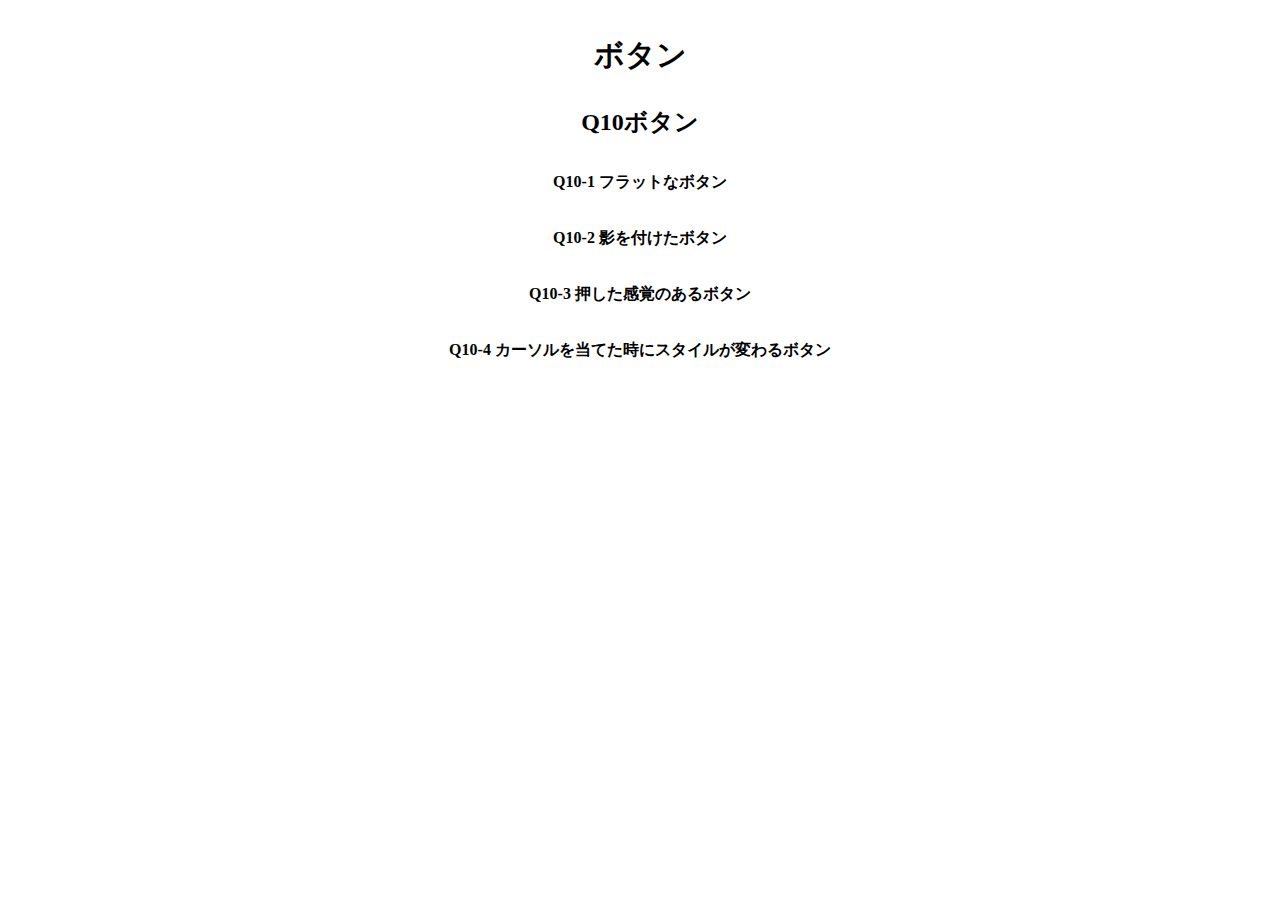
==== LayoutParts-Part2/q10/q10/index.html @ 70d43a24 "q7" ====
<!DOCTYPE html>
<html lang="ja">

<head>
  <meta charset="UTF-8">
  <meta name="viewport" content="width=device-width, initial-scale=1.0">
  <link rel="stylesheet" href="./css/reset.css">
  <link rel="stylesheet" href="./css/base.css">
  <link rel="stylesheet" href="./css/style.css">
  <title>LayoutParts-Q3</title>
</head>

<body>
  <h1 class="title">ボタン</h1>
  <h2 class="sub--title">Q10ボタン</h2>
  <div class="wrapper">
    <h3 class="question--title">Q10-1 フラットなボタン</h3>
    <!-- Q10-1ここから -->
    <!-- Q10-1ここまで -->
    <h3 class="question--title">Q10-2 影を付けたボタン</h3>
    <!-- Q10-2ここから -->
    <!-- Q10-2ここまで -->
    <h3 class="question--title">Q10-3 押した感覚のあるボタン</h3>
    <!-- Q10-3ここから -->
    <!-- Q10-3ここまで -->
    <h3 class="question--title">Q10-4 カーソルを当てた時にスタイルが変わるボタン</h3>
    <!-- Q10-4ここから -->
    <!-- Q10-4ここまで -->
  </div>
</body>

</html>
---- LayoutParts-Part2/q10/q10/css/base.css ----
@charset "UTF-8";

h1, h2, h3 {
  text-align: center;
  margin: 40px 0;
  font-weight: bold;
}

.title {
  font-size: 30px;
}

.sub--title {
  font-size: 24px;
}

.table--area {
  margin-top: 30px;
}

.wrapper {
  width: 1100px;
  margin: 0 auto;
}

.check--sample {
  height: 500px;
}
---- LayoutParts-Part2/q10/q10/css/style.css ----
@charset "UTF-8";
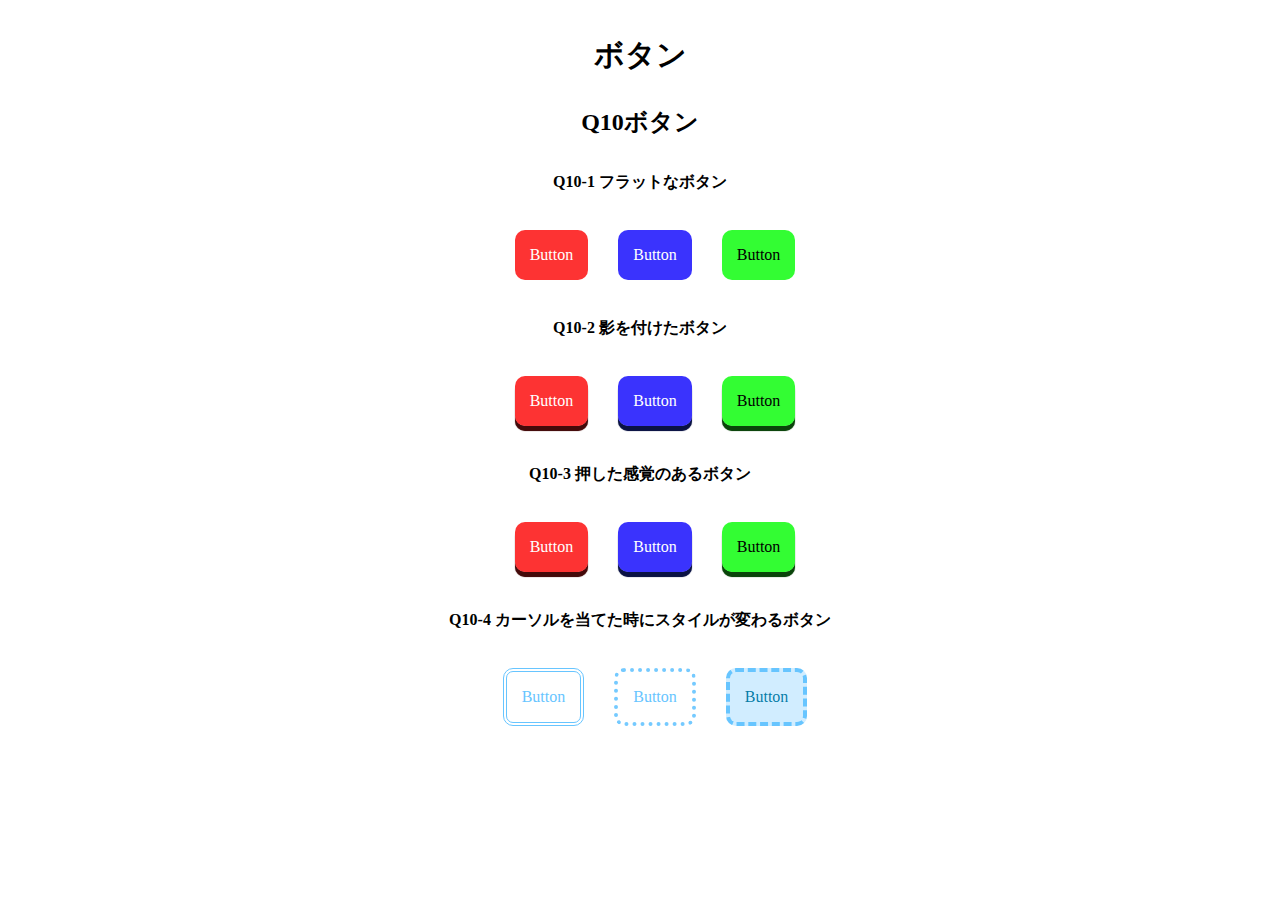
==== commit 5b26f408: "q10" ====
--- a/LayoutParts-Part2/q10/q10/index.html
+++ b/LayoutParts-Part2/q10/q10/index.html
@@ -2,31 +2,51 @@
 <html lang="ja">
 
 <head>
-  <meta charset="UTF-8">
-  <meta name="viewport" content="width=device-width, initial-scale=1.0">
-  <link rel="stylesheet" href="./css/reset.css">
-  <link rel="stylesheet" href="./css/base.css">
-  <link rel="stylesheet" href="./css/style.css">
-  <title>LayoutParts-Q3</title>
+    <meta charset="UTF-8">
+    <meta name="viewport" content="width=device-width, initial-scale=1.0">
+    <link rel="stylesheet" href="./css/reset.css">
+    <link rel="stylesheet" href="./css/base.css">
+    <link rel="stylesheet" href="./css/style.css">
+    <title>LayoutParts-Q3</title>
 </head>
 
 <body>
-  <h1 class="title">ボタン</h1>
-  <h2 class="sub--title">Q10ボタン</h2>
-  <div class="wrapper">
-    <h3 class="question--title">Q10-1 フラットなボタン</h3>
-    <!-- Q10-1ここから -->
-    <!-- Q10-1ここまで -->
-    <h3 class="question--title">Q10-2 影を付けたボタン</h3>
-    <!-- Q10-2ここから -->
-    <!-- Q10-2ここまで -->
-    <h3 class="question--title">Q10-3 押した感覚のあるボタン</h3>
-    <!-- Q10-3ここから -->
-    <!-- Q10-3ここまで -->
-    <h3 class="question--title">Q10-4 カーソルを当てた時にスタイルが変わるボタン</h3>
-    <!-- Q10-4ここから -->
-    <!-- Q10-4ここまで -->
-  </div>
+    <h1 class="title">ボタン</h1>
+    <h2 class="sub--title">Q10ボタン</h2>
+    <div class="wrapper">
+        <h3 class="question--title">Q10-1 フラットなボタン</h3>
+        <!-- Q10-1ここから -->
+        <div class="flatbtn">
+            <div class="btn red">Button</div>
+            <div class="btn blue">Button</div>
+            <div class="btn green">Button</div>
+        </div>
+        <!-- Q10-1ここまで -->
+        <h3 class="question--title">Q10-2 影を付けたボタン</h3>
+        <!-- Q10-2ここから -->
+        <div class="flatbtn">
+            <div class="btn red red-shadow">Button</div>
+            <div class="btn blue blue-shadow">Button</div>
+            <div class="btn green green-shadow">Button</div>
+        </div>
+        <!-- Q10-2ここまで -->
+        <h3 class="question--title">Q10-3 押した感覚のあるボタン</h3>
+        <!-- Q10-3ここから -->
+        <div class="flatbtn">
+            <div class="btn red red-shadow non">Button</div>
+            <div class="btn blue blue-shadow non">Button</div>
+            <div class="btn green green-shadow non">Button</div>
+        </div>
+        <!-- Q10-3ここまで -->
+        <h3 class="question--title">Q10-4 カーソルを当てた時にスタイルが変わるボタン</h3>
+        <!-- Q10-4ここから -->
+        <div class="flatbtn">
+            <div class="btn doubleline">Button</div>
+            <div class="btn dot">Button</div>
+            <div class="btn spuaredot">Button</div>
+        </div>
+        <!-- Q10-4ここまで -->
+    </div>
 </body>
 
 </html>--- a/LayoutParts-Part2/q10/q10/css/style.css
+++ b/LayoutParts-Part2/q10/q10/css/style.css
@@ -1 +1,83 @@
 @charset "UTF-8";
+.flatbtn {
+    display: flex;
+    justify-content: center;
+}
+
+.red {
+    color: #fff;
+    background: #fd0f0fd9;
+}
+
+.blue {
+    color: #fff;
+    background: #170ffdd9;
+}
+
+.green {
+    color: #000;
+    background: #0ffd0fd9;
+}
+
+.btn {
+    padding: 0 15px;
+    line-height: 50px;
+    margin-left: 30px;
+    cursor: pointer;
+    text-align: center;
+    display: inline-block;
+    border-radius: 10px;
+}
+
+.red-shadow {
+    box-shadow: 0 5px 0 rgba(63, 5, 5, 0.851), 0 5px 1px rgba(63, 5, 5, 0.851);
+}
+
+.blue-shadow {
+    box-shadow: 0 5px 0 rgba(5, 13, 63, 0.851), 0 5px 1px rgba(5, 13, 63, 0.851);
+}
+
+.green-shadow {
+    box-shadow: 0 5px 0 rgba(5, 63, 5, 0.851), 0 5px 1px rgba(5, 63, 5, 0.851);
+}
+
+.non:active {
+    transform: translateY(4px);
+    box-shadow: 0px 0px 1px 0px;
+    border-bottom: none;
+}
+
+
+/* 変わるやつ*/
+
+.doubleline {
+    color: #67c5ff;
+    border: 4px double #67c5ff;
+    transition: 0.5s;
+}
+
+.doubleline:hover {
+    background: #fffbef;
+}
+
+.dot {
+    color: #67c5ff;
+    border: 4px dotted #75caff;
+    transition: 0.5s;
+}
+
+.dot:hover {
+    border-style: dashed;
+}
+
+.spuaredot {
+    color: #0079a5f8;
+    background: #d0edfff8;
+    border: 4px dashed #67c5ff;
+    transition: 0.5s;
+}
+
+.spuaredot:hover {
+    color: #67c5ff;
+    background: #ffffff;
+}